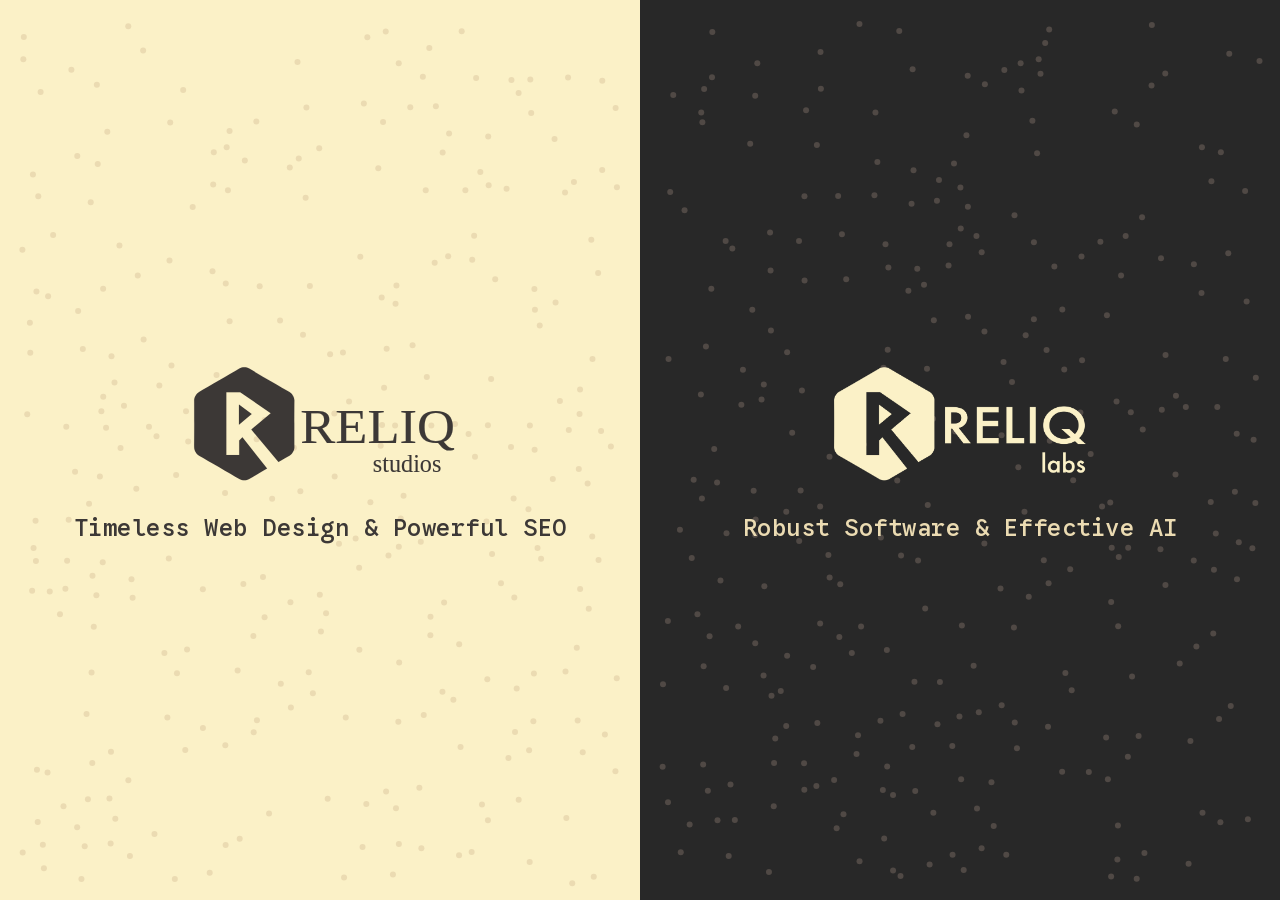
==== index.html @ 6e2603bb "simple site" ====
<!DOCTYPE html>
<html lang="en">
<head>
    <meta charset="UTF-8">
    <meta name="viewport" content="width=device-width, initial-scale=1.0">
    <title>Particles</title>
    <link rel="preconnect" href="https://fonts.googleapis.com">
    <link rel="preconnect" href="https://fonts.gstatic.com" crossorigin>
    <link href="https://fonts.googleapis.com/css2?family=Google+Sans+Code:wght@400;500&display=swap" rel="stylesheet">
    <link rel="stylesheet" href="style.css">
</head>
<body>
    <div class="split-container">
        <div class="split-panel reliqstudios">
            <div class="particle-image" id="particle-image" data-params-src="particle-params-reliqstudios.json"></div>
            <a href="https://reliqstudios.com" class="logo">
                <img src="logo-studios.svg" alt="ReliqStudios">
                <span class="logo-tagline">Timeless Web Design & Powerful SEO</span>
            </a>
        </div>
        <div class="split-panel reliqlabs">
            <div class="particle-image" id="particle-image-2" data-params-src="particle-params-reliqlabs.json"></div>
            <a href="https://reliqlabs.com" class="logo">
                <img src="logo-labs.png" alt="Reliqlabs">
                <span class="logo-tagline">Robust Software & Effective AI</span>
            </a>
        </div>
    </div>
    
    <script src="particle-image-responsive.js"></script>
    <script>
        // Initialize both particle canvases
        window.particleImageDisplay("particle-image");
        
        // Need to allow multiple instances - remove the global check
        window.particleImageInitialized = false;
        window.particleImageDisplay("particle-image-2");
        
        // Fade-in animation handler
        const particleCanvas = document.getElementById('particle-image');
        if (particleCanvas) {
            const startParticleFadeIn = () => {
                particleCanvas.classList.add('fade-in');
                document.getElementById('particle-image-2').classList.add('fade-in');
                
                // Fade in logos
                document.querySelectorAll('.logo').forEach(logo => {
                    logo.classList.add('fade-in');
                });
            };

            if (window.particleImageDisplayerReady) {
                startParticleFadeIn();
            } else {
                document.addEventListener('particleImageReady', startParticleFadeIn);
                setTimeout(startParticleFadeIn, 2000);
            }
        }
    </script>
</body>
</html>
---- style.css ----
* {
  margin: 0;
  padding: 0;
  box-sizing: border-box;
}

html, body {
  width: 100%;
  height: 100%;
  overflow: hidden;
}

.split-container {
  display: flex;
  width: 100vw;
  height: 100vh;
}

.split-panel {
  width: 50vw;
  height: 100vh;
  position: relative;
  overflow: hidden;
}



/* Left side - Reliqlabs (dark) */
.split-panel.reliqlabs {
  background-color: #282828;
}

.split-panel.reliqlabs .particle-image {
  background-color: #282828;
}

/* Right side - ReliqStudios (light) */
.split-panel.reliqstudios {
  background-color: #fbf1c7;
}

.split-panel.reliqstudios .particle-image {
  background-color: #fbf1c7;
}

/* Particle canvas styling */
.particle-image {
  position: absolute;
  top: 0;
  left: 0;
  width: 100%;
  height: 100%;
  z-index: 1;
  opacity: 0;
  visibility: hidden;
  transition: opacity 0.8s ease-in-out, visibility 0.8s ease-in-out;
}

.particle-image.fade-in {
  opacity: 1;
  visibility: visible;
}

.particle-image-canvas-el {
  width: 100% !important;
  height: 100% !important;
  touch-action: none;
}

/* Logo styling */
.logo {
  position: absolute;
  top: 50%;
  left: 50%;
  transform: translate(-50%, -50%);
  z-index: 20;
  opacity: 0;
  visibility: hidden;
  transition: opacity 0.8s ease-in-out, visibility 0.8s ease-in-out;
  text-decoration: none;
  display: flex;
  flex-direction: column;
  align-items: center;
  gap: 15px;
}

.logo.fade-in {
  opacity: 1;
  visibility: visible;
}

.logo img {
  width: clamp(120px, 22vw, 350px);
  height: auto;
  max-height: none;
  transition: transform 0.3s ease;
}

.logo:hover img {
  transform: translateY(-2px);
}

.logo:hover .logo-tagline {
  transform: translateY(-2px);
}

.logo-tagline {
  font-family: 'Google Sans Code', monospace;
  font-size: clamp(16px, 2vw, 24px);
  font-weight: 500;
  text-align: center;
  letter-spacing: 0.5px;
  white-space: nowrap;
  transition: transform 0.3s ease;
}

/* Dark side tagline */
.split-panel.reliqlabs .logo-tagline {
  color: #ebdbb2;
}

/* Light side tagline */
.split-panel.reliqstudios .logo-tagline {
  color: #3c3836;
}

/* Responsive: stack on mobile */
@media (max-width: 768px) {
  .split-container {
    flex-direction: column;
  }
  
  .split-panel {
    width: 100vw;
    height: 50vh;
  }
  
  .logo img {
    width: clamp(180px, 50vw, 300px);
  }
  
  .logo-tagline {
    font-size: clamp(14px, 4vw, 20px);
  }
}
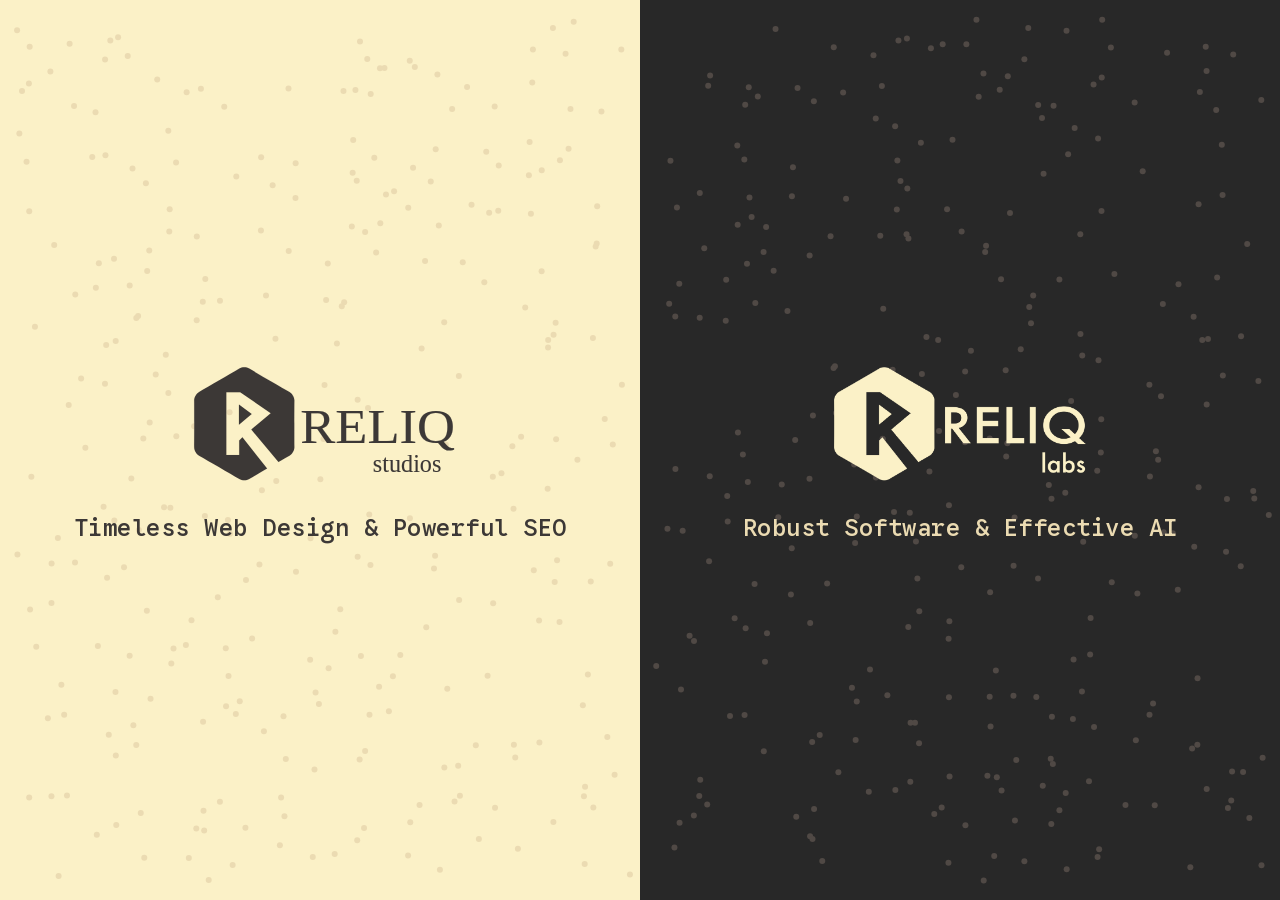
==== commit 28858f33: "dockerize" ====
--- a/index.html
+++ b/index.html
@@ -3,7 +3,10 @@
 <head>
     <meta charset="UTF-8">
     <meta name="viewport" content="width=device-width, initial-scale=1.0">
-    <title>Particles</title>
+    <title>Reliq</title>
+    <link rel="icon" type="image/png" sizes="16x16" href="assets/icons/reliq_studios_icon_16.png">
+    <link rel="icon" type="image/png" sizes="32x32" href="assets/icons/reliq_studios_icon_32.png">
+    <link rel="apple-touch-icon" sizes="180x180" href="assets/icons/reliq_studios_icon_180.png">
     <link rel="preconnect" href="https://fonts.googleapis.com">
     <link rel="preconnect" href="https://fonts.gstatic.com" crossorigin>
     <link href="https://fonts.googleapis.com/css2?family=Google+Sans+Code:wght@400;500&display=swap" rel="stylesheet">
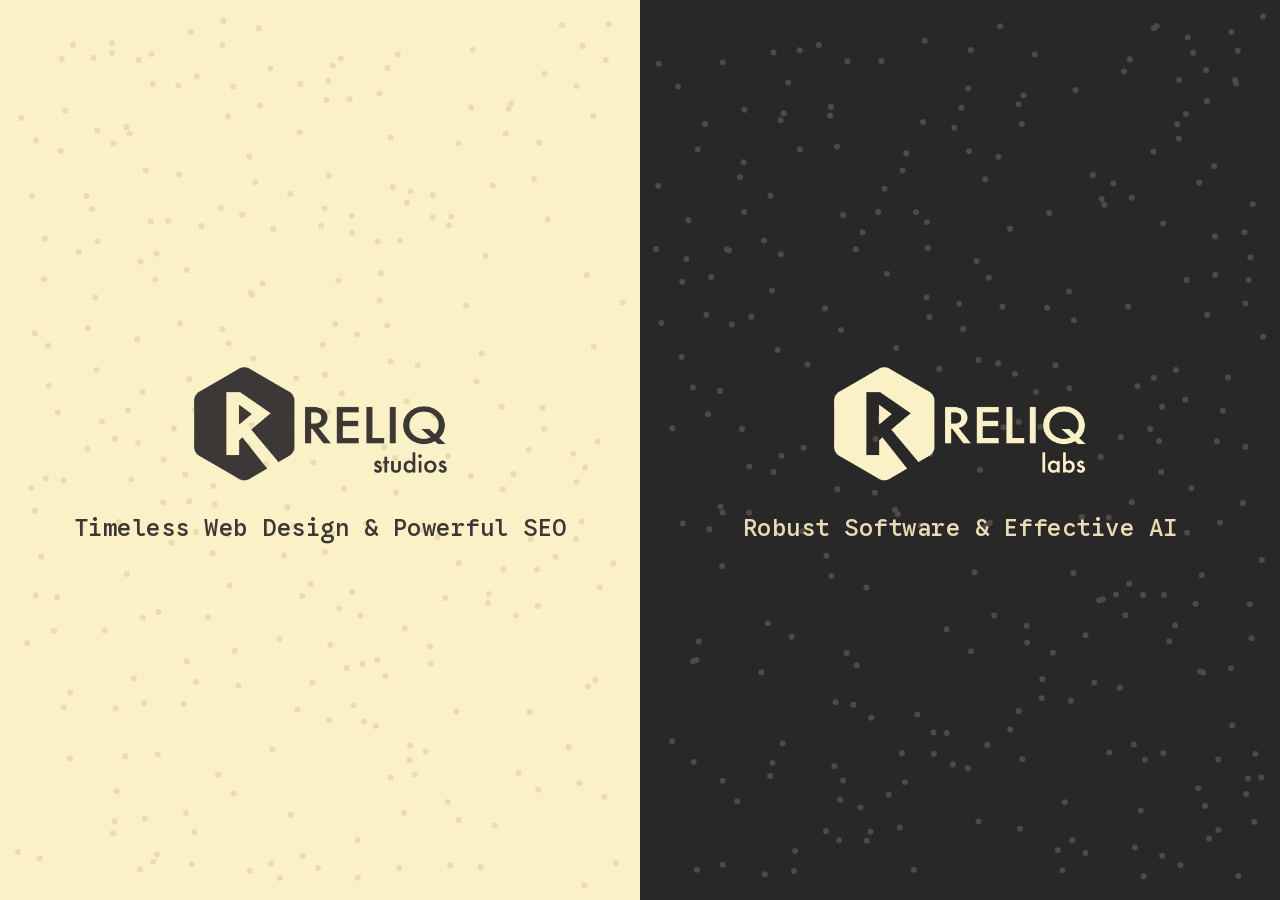
==== commit 942995ff: "studios uses png lol" ====
--- a/index.html
+++ b/index.html
@@ -17,7 +17,7 @@
         <div class="split-panel reliqstudios">
             <div class="particle-image" id="particle-image" data-params-src="particle-params-reliqstudios.json"></div>
             <a href="https://reliqstudios.com" class="logo">
-                <img src="logo-studios.svg" alt="ReliqStudios">
+                <img src="logo-studios.png" alt="ReliqStudios">
                 <span class="logo-tagline">Timeless Web Design & Powerful SEO</span>
             </a>
         </div>
--- a/style.css
+++ b/style.css
@@ -14,11 +14,14 @@
   display: flex;
   width: 100vw;
   height: 100vh;
+  height: 100dvh;
+  padding: env(safe-area-inset-top) 0 env(safe-area-inset-bottom) 0;
 }
 
 .split-panel {
   width: 50vw;
   height: 100vh;
+  height: 100dvh;
   position: relative;
   overflow: hidden;
 }
@@ -82,6 +85,8 @@
   flex-direction: column;
   align-items: center;
   gap: 15px;
+  -webkit-tap-highlight-color: transparent;
+  outline: none;
 }
 
 .logo.fade-in {
@@ -130,10 +135,11 @@
     flex-direction: column;
   }
   
-  .split-panel {
-    width: 100vw;
-    height: 50vh;
-  }
+   .split-panel {
+     width: 100vw;
+     height: 50vh;
+     height: 50dvh;
+   }
   
   .logo img {
     width: clamp(180px, 50vw, 300px);
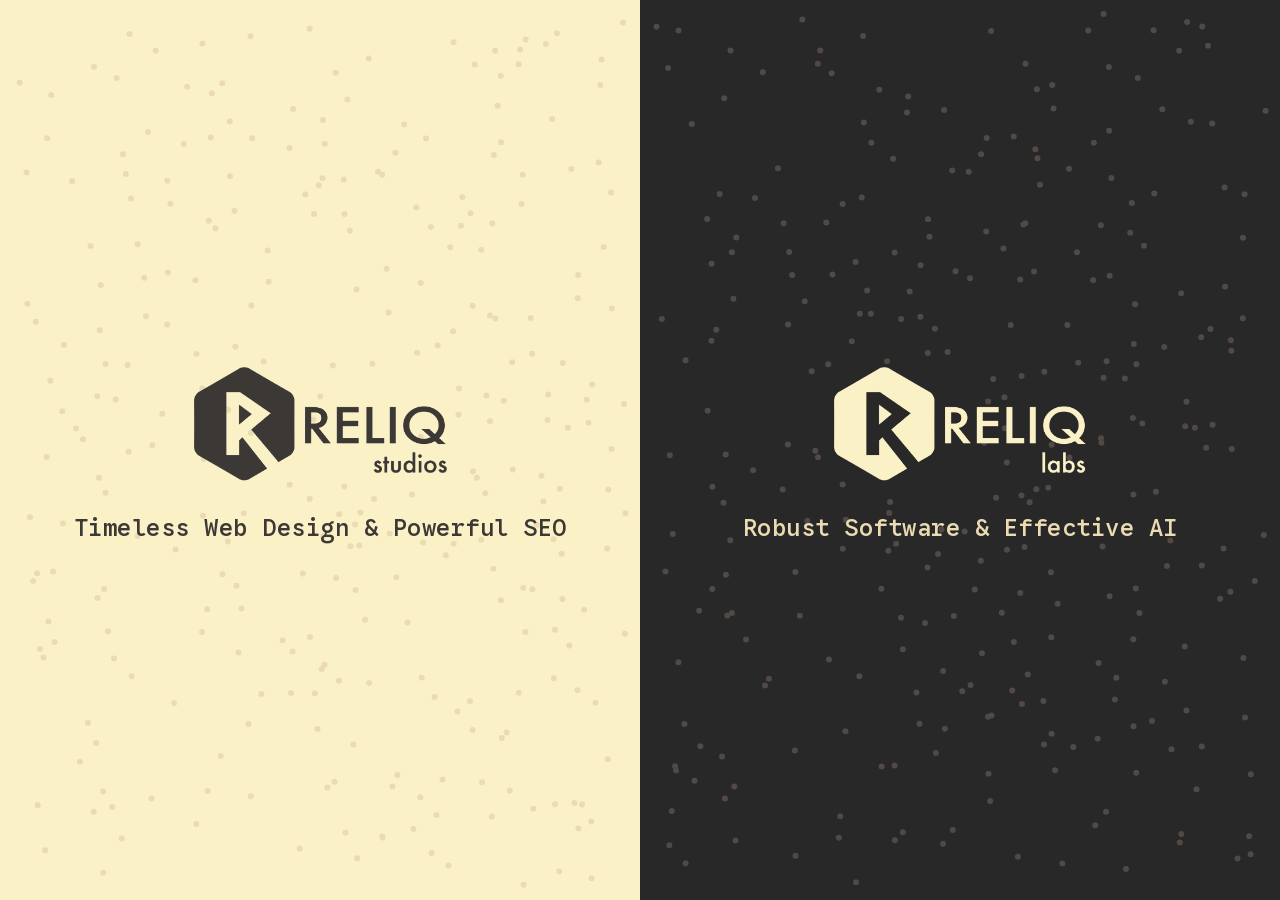
==== commit 290a70f8: "adds plausible" ====
--- a/index.html
+++ b/index.html
@@ -11,6 +11,17 @@
     <link rel="preconnect" href="https://fonts.gstatic.com" crossorigin>
     <link href="https://fonts.googleapis.com/css2?family=Google+Sans+Code:wght@400;500&display=swap" rel="stylesheet">
     <link rel="stylesheet" href="style.css">
+    <!-- Plausible Analytics -->
+    <script>
+        if (window.location.hostname !== 'localhost') {
+            const script = document.createElement('script');
+            script.defer = true;
+            script.setAttribute('data-domain', 'reliq.digital');
+            script.src = '/stats/js/script.outbound-links.pageview-props.tagged-events.js';
+            document.head.appendChild(script);
+        }
+    </script>
+    <script>window.plausible = window.plausible || function() { (window.plausible.q = window.plausible.q || []).push(arguments) }</script>
 </head>
 <body>
     <div class="split-container">
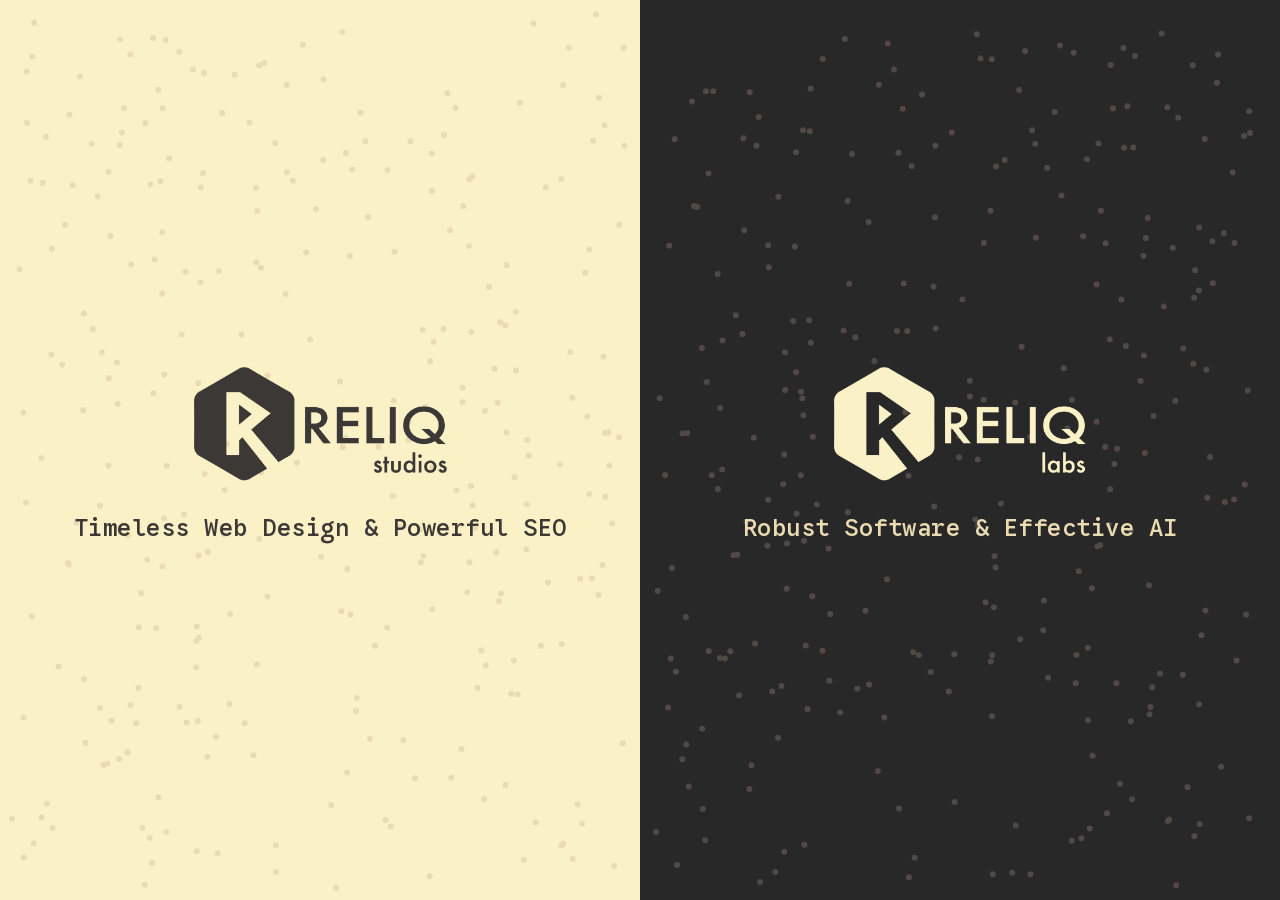
==== commit adeae5d0: "seo optimisations" ====
--- a/index.html
+++ b/index.html
@@ -3,7 +3,25 @@
 <head>
     <meta charset="UTF-8">
     <meta name="viewport" content="width=device-width, initial-scale=1.0">
-    <title>Reliq</title>
+    <title>Reliq - Digital Excellence</title>
+    <meta name="description" content="Reliq is a digital agency group specializing in timeless web design, powerful SEO, robust software, and effective AI solutions.">
+    <meta name="keywords" content="Reliq, Reliq Studios, Reliq Labs, web design, SEO, software development, AI, digital agency">
+    <meta name="robots" content="index, follow">
+    <link rel="canonical" href="https://reliq.digital">
+    
+    <!-- Open Graph / Social Sharing -->
+    <meta property="og:title" content="Reliq - Digital Excellence">
+    <meta property="og:description" content="Reliq is a digital agency group specializing in timeless web design, powerful SEO, robust software, and effective AI solutions.">
+    <meta property="og:image" content="https://reliq.digital/og-image.png">
+    <meta property="og:url" content="https://reliq.digital">
+    <meta property="og:type" content="website">
+    <meta property="og:site_name" content="Reliq">
+    
+    <!-- Twitter Cards -->
+    <meta name="twitter:card" content="summary_large_image">
+    <meta name="twitter:title" content="Reliq - Digital Excellence">
+    <meta name="twitter:description" content="Reliq is a digital agency group specializing in timeless web design, powerful SEO, robust software, and effective AI solutions.">
+    <meta name="twitter:image" content="https://reliq.digital/og-image.png">
     <link rel="icon" type="image/png" sizes="16x16" href="assets/icons/reliq_studios_icon_16.png">
     <link rel="icon" type="image/png" sizes="32x32" href="assets/icons/reliq_studios_icon_32.png">
     <link rel="apple-touch-icon" sizes="180x180" href="assets/icons/reliq_studios_icon_180.png">
@@ -22,10 +40,43 @@
         }
     </script>
     <script>window.plausible = window.plausible || function() { (window.plausible.q = window.plausible.q || []).push(arguments) }</script>
+    
+    <!-- JSON-LD Structured Data -->
+    <script type="application/ld+json">
+    {
+      "@context": "https://schema.org",
+      "@type": "Organization",
+      "name": "Reliq",
+      "url": "https://reliq.digital",
+      "logo": "https://reliq.digital/logo-studios.png",
+      "description": "Reliq is a digital agency group specializing in timeless web design, powerful SEO, robust software, and effective AI solutions.",
+      "sameAs": [
+        "https://reliqstudios.com",
+        "https://reliqlabs.com"
+      ],
+      "subsidiary": [
+        {
+          "@type": "Organization",
+          "name": "Reliq Studios",
+          "url": "https://reliqstudios.com",
+          "description": "Handcrafted web design and SEO services"
+        },
+        {
+          "@type": "Organization", 
+          "name": "Reliq Labs",
+          "url": "https://reliqlabs.com",
+          "description": "Robust software and AI solutions"
+        }
+      ]
+    }
+    </script>
 </head>
 <body>
+    <!-- Semantic Headings for SEO -->
+    <h1 class="visually-hidden">Reliq - Digital Excellence</h1>
     <div class="split-container">
         <div class="split-panel reliqstudios">
+            <h2 class="visually-hidden">Reliq Studios</h2>
             <div class="particle-image" id="particle-image" data-params-src="particle-params-reliqstudios.json"></div>
             <a href="https://reliqstudios.com" class="logo">
                 <img src="logo-studios.png" alt="ReliqStudios">
@@ -33,6 +84,7 @@
             </a>
         </div>
         <div class="split-panel reliqlabs">
+            <h2 class="visually-hidden">Reliq Labs</h2>
             <div class="particle-image" id="particle-image-2" data-params-src="particle-params-reliqlabs.json"></div>
             <a href="https://reliqlabs.com" class="logo">
                 <img src="logo-labs.png" alt="Reliqlabs">
--- a/style.css
+++ b/style.css
@@ -2,6 +2,19 @@
   margin: 0;
   padding: 0;
   box-sizing: border-box;
+}
+
+/* Visually hidden but accessible to screen readers */
+.visually-hidden {
+  position: absolute;
+  width: 1px;
+  height: 1px;
+  padding: 0;
+  margin: -1px;
+  overflow: hidden;
+  clip: rect(0, 0, 0, 0);
+  white-space: nowrap;
+  border: 0;
 }
 
 html, body {
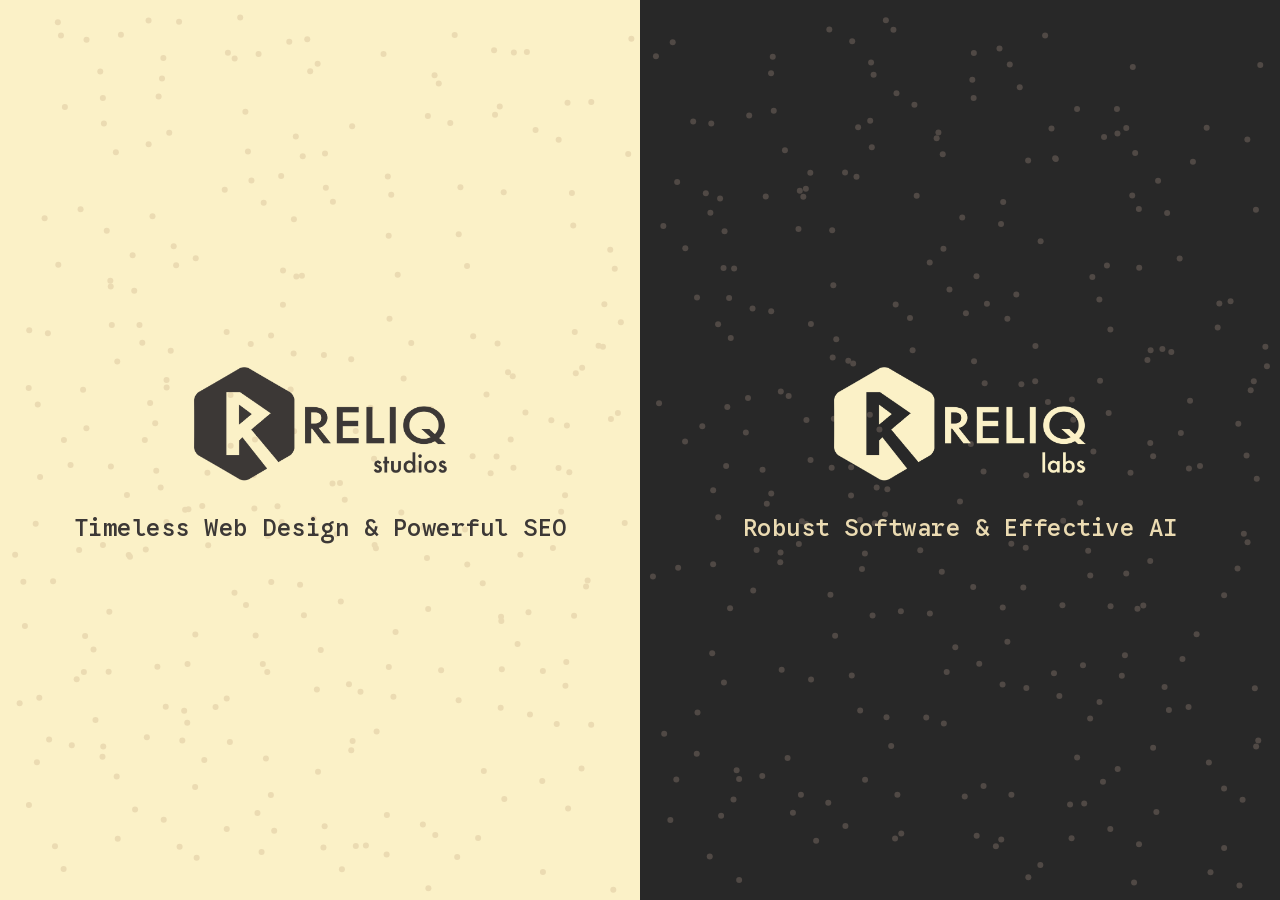
==== commit 1b962be9: "timeless digital solutions" ====
--- a/index.html
+++ b/index.html
@@ -3,14 +3,14 @@
 <head>
     <meta charset="UTF-8">
     <meta name="viewport" content="width=device-width, initial-scale=1.0">
-    <title>Reliq - Digital Excellence</title>
+    <title>Reliq - Timeless Digital Solutions</title>
     <meta name="description" content="Reliq is a digital agency group specializing in timeless web design, powerful SEO, robust software, and effective AI solutions.">
     <meta name="keywords" content="Reliq, Reliq Studios, Reliq Labs, web design, SEO, software development, AI, digital agency">
     <meta name="robots" content="index, follow">
     <link rel="canonical" href="https://reliq.digital">
     
     <!-- Open Graph / Social Sharing -->
-    <meta property="og:title" content="Reliq - Digital Excellence">
+    <meta property="og:title" content="Reliq - Timless Digital Solutions">
     <meta property="og:description" content="Reliq is a digital agency group specializing in timeless web design, powerful SEO, robust software, and effective AI solutions.">
     <meta property="og:image" content="https://reliq.digital/og-image.png">
     <meta property="og:url" content="https://reliq.digital">
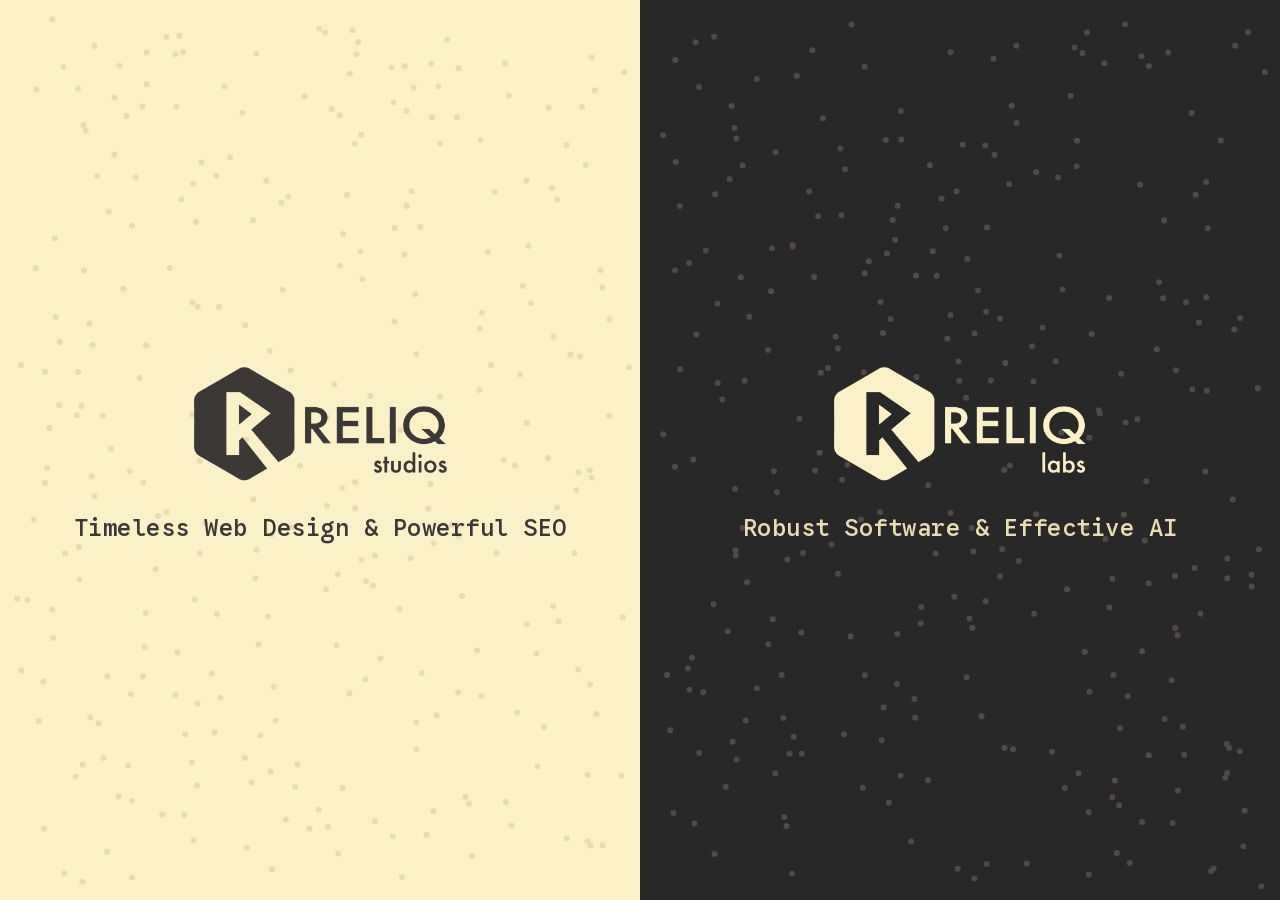
==== commit 96e4c172: "add pageleave extension to plausible script" ====
--- a/index.html
+++ b/index.html
@@ -35,7 +35,7 @@
             const script = document.createElement('script');
             script.defer = true;
             script.setAttribute('data-domain', 'reliq.digital');
-            script.src = '/stats/js/script.outbound-links.pageview-props.tagged-events.js';
+            script.src = '/stats/js/script.outbound-links.pageleave.pageview-props.tagged-events.js';
             document.head.appendChild(script);
         }
     </script>
